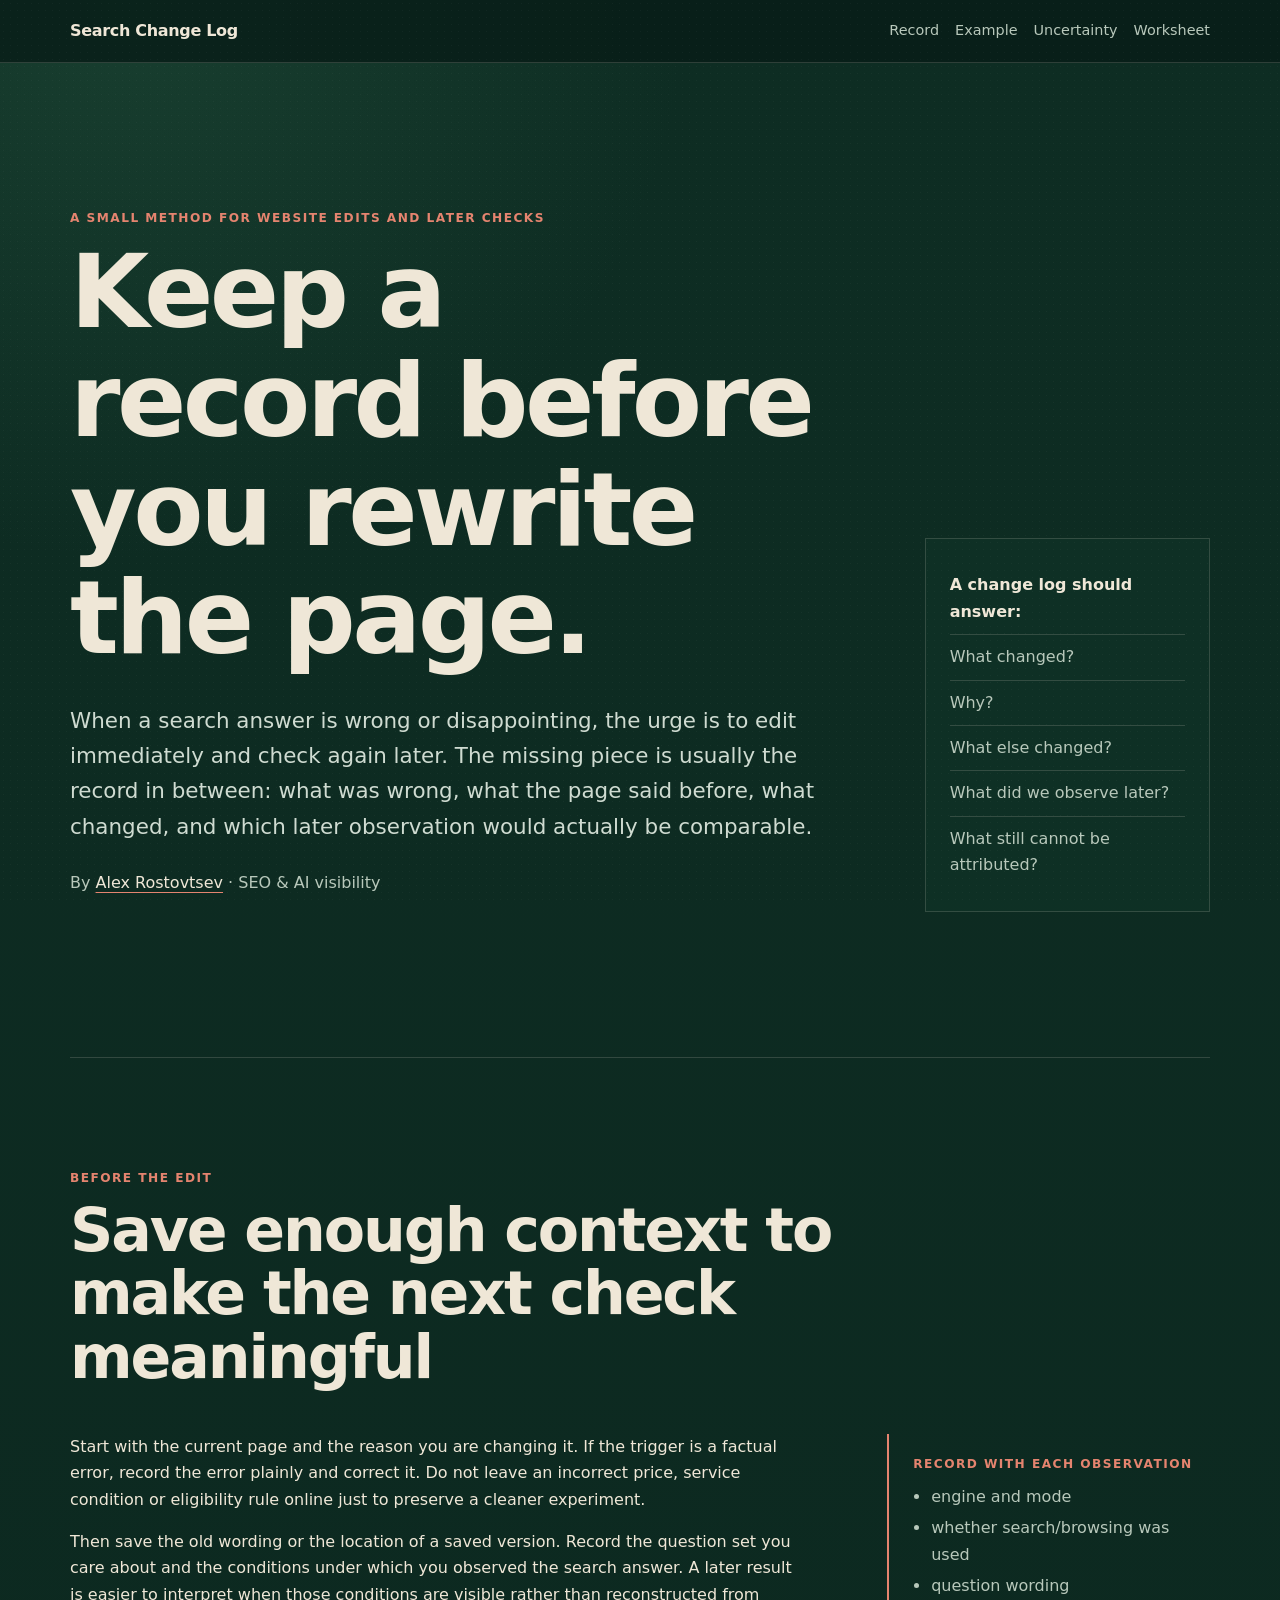
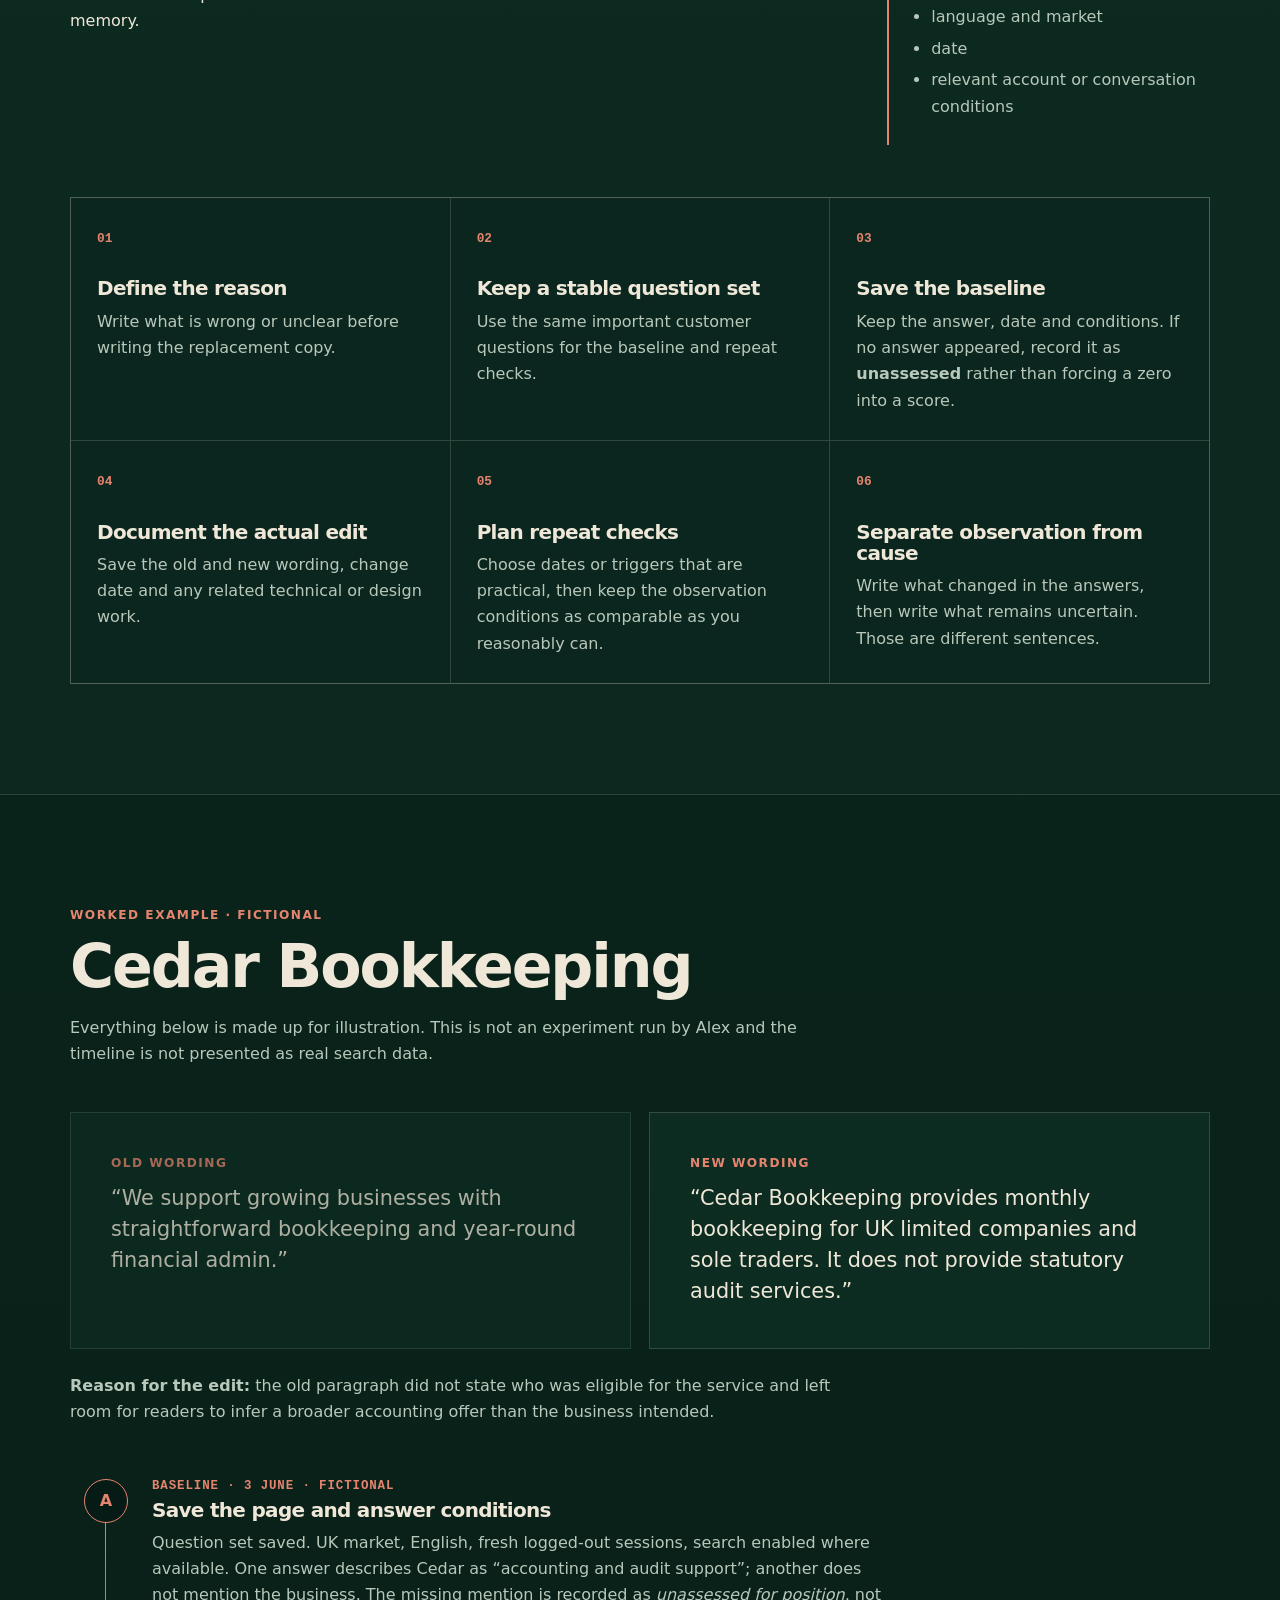
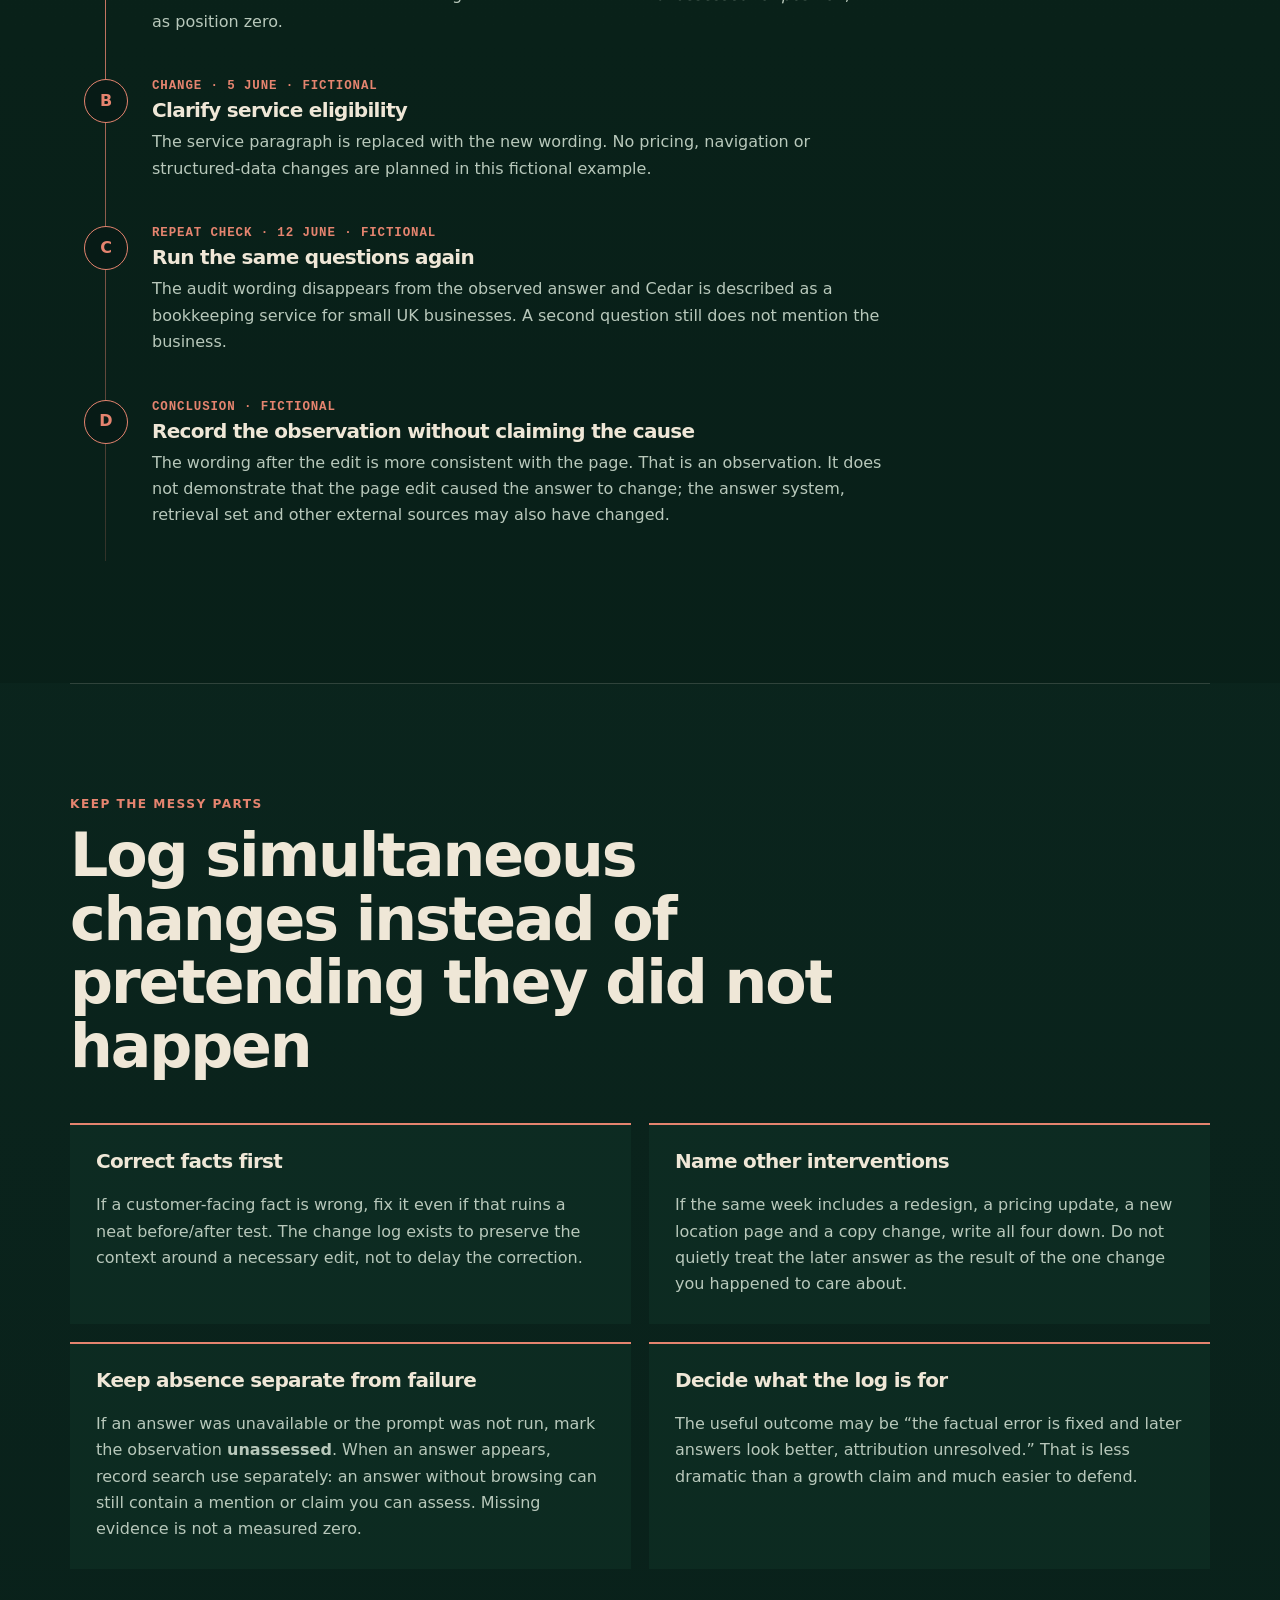
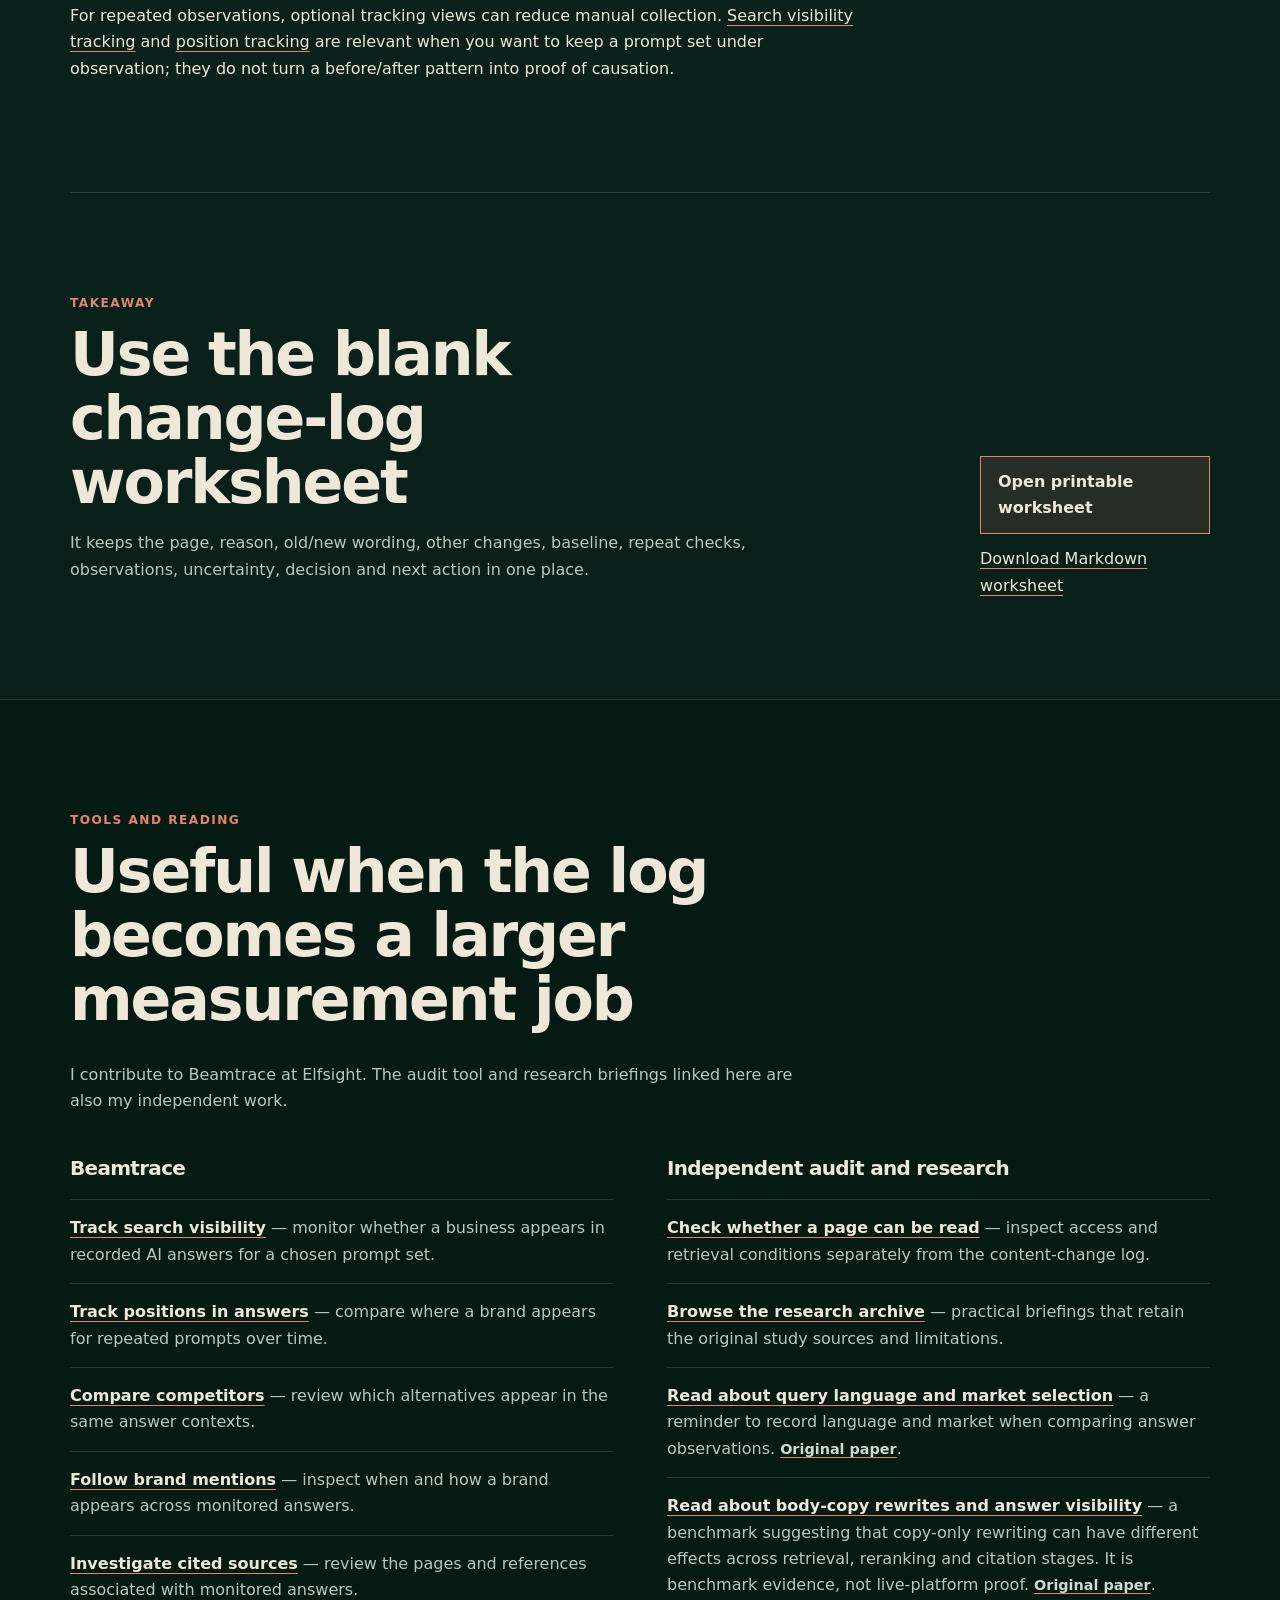
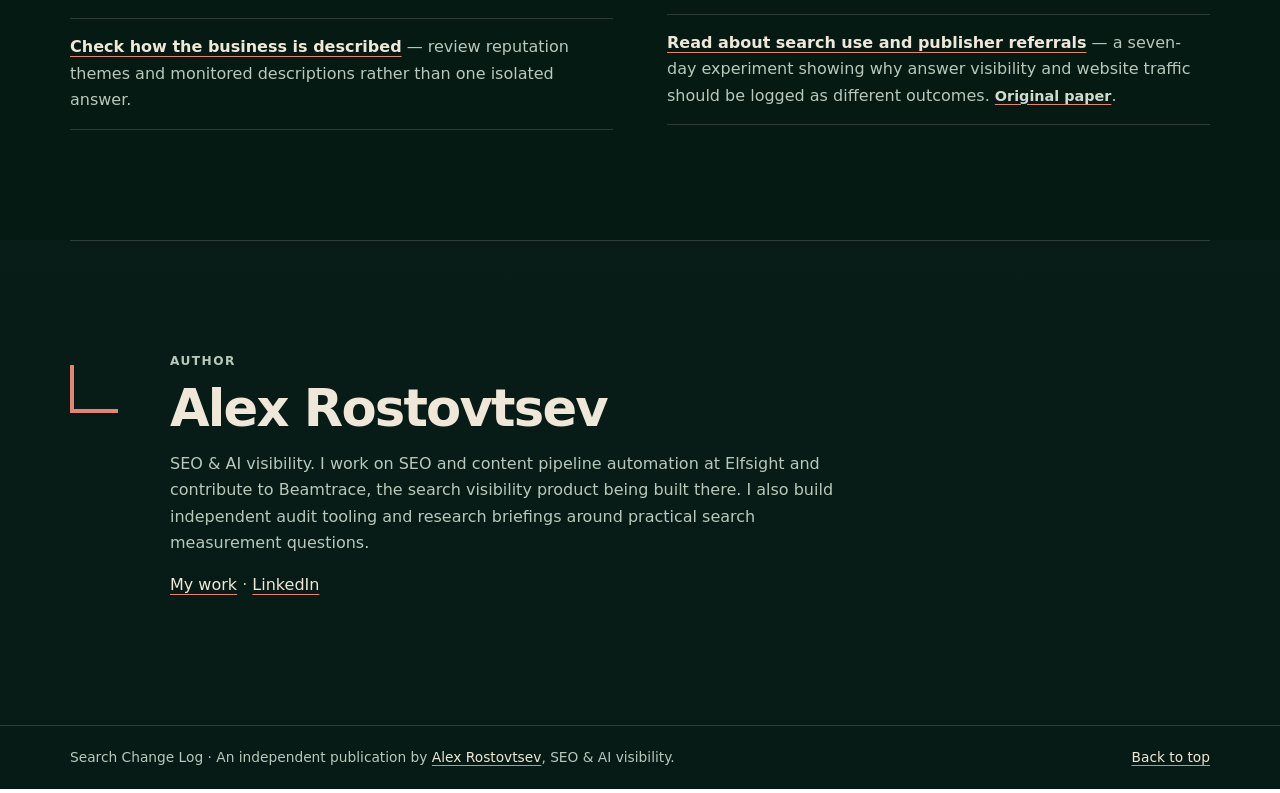
==== public/index.html @ e74e8c73 "Publish reviewed Search Change Log static site" ====
<!doctype html>
<html lang="en">
<head>
  <meta charset="utf-8">
  <meta name="viewport" content="width=device-width, initial-scale=1">
  <title>Search Change Log — Keep a record before you rewrite the page</title>
  <meta name="description" content="A practical guide to recording a website edit, its baseline search observations, repeat checks, uncertainty and next action without confusing observation with causation.">
  <meta name="author" content="Alex Rostovtsev">
  <link rel="canonical" href="https://bdod-prod.github.io/search-change-log/">
  <meta property="og:type" content="website">
  <meta property="og:title" content="Search Change Log — Keep a record before you rewrite the page">
  <meta property="og:description" content="A practical guide to recording a website edit, its baseline search observations, repeat checks, uncertainty and next action without confusing observation with causation.">
  <meta property="og:url" content="https://bdod-prod.github.io/search-change-log/">
  <link rel="icon" href="assets/favicon.svg" type="image/svg+xml">
  <link rel="stylesheet" href="assets/styles.css">
</head>
<body>
  <a class="skip-link" href="#main">Skip to main content</a>

  <header class="topbar">
    <div class="frame topbar-inner">
      <a class="logo" href="index.html">Search Change Log</a>
      <nav aria-label="Primary">
        <a href="#record">Record</a>
        <a href="#example">Example</a>
        <a href="#uncertainty">Uncertainty</a>
        <a href="worksheet.html">Worksheet</a>
      </nav>
    </div>
  </header>

  <main id="main">
    <section class="hero frame">
      <div class="hero-copy">
        <p class="label">A small method for website edits and later checks</p>
        <h1>Keep a record before you rewrite the page.</h1>
        <p class="lead">When a search answer is wrong or disappointing, the urge is to edit immediately and check again later. The missing piece is usually the record in between: what was wrong, what the page said before, what changed, and which later observation would actually be comparable.</p>
        <p class="byline">By <a href="https://alexros.tv/">Alex Rostovtsev</a> · SEO &amp; AI visibility</p>
      </div>
      <div class="hero-card">
        <p class="card-title">A change log should answer:</p>
        <p>What changed?</p>
        <p>Why?</p>
        <p>What else changed?</p>
        <p>What did we observe later?</p>
        <p>What still cannot be attributed?</p>
      </div>
    </section>

    <section class="section frame" id="record">
      <header class="section-head">
        <p class="label">Before the edit</p>
        <h2>Save enough context to make the next check meaningful</h2>
      </header>
      <div class="copy-grid">
        <div class="copy">
          <p>Start with the current page and the reason you are changing it. If the trigger is a factual error, record the error plainly and correct it. Do not leave an incorrect price, service condition or eligibility rule online just to preserve a cleaner experiment.</p>
          <p>Then save the old wording or the location of a saved version. Record the question set you care about and the conditions under which you observed the search answer. A later result is easier to interpret when those conditions are visible rather than reconstructed from memory.</p>
        </div>
        <aside class="conditions">
          <p class="small-label">Record with each observation</p>
          <ul>
            <li>engine and mode</li>
            <li>whether search/browsing was used</li>
            <li>question wording</li>
            <li>language and market</li>
            <li>date</li>
            <li>relevant account or conversation conditions</li>
          </ul>
        </aside>
      </div>

      <div class="process">
        <article><span>01</span><h3>Define the reason</h3><p>Write what is wrong or unclear before writing the replacement copy.</p></article>
        <article><span>02</span><h3>Keep a stable question set</h3><p>Use the same important customer questions for the baseline and repeat checks.</p></article>
        <article><span>03</span><h3>Save the baseline</h3><p>Keep the answer, date and conditions. If no answer appeared, record it as <strong>unassessed</strong> rather than forcing a zero into a score.</p></article>
        <article><span>04</span><h3>Document the actual edit</h3><p>Save the old and new wording, change date and any related technical or design work.</p></article>
        <article><span>05</span><h3>Plan repeat checks</h3><p>Choose dates or triggers that are practical, then keep the observation conditions as comparable as you reasonably can.</p></article>
        <article><span>06</span><h3>Separate observation from cause</h3><p>Write what changed in the answers, then write what remains uncertain. Those are different sentences.</p></article>
      </div>
    </section>

    <section class="section example" id="example">
      <div class="frame">
        <header class="section-head">
          <p class="label">Worked example · fictional</p>
          <h2>Cedar Bookkeeping</h2>
          <p>Everything below is made up for illustration. This is not an experiment run by Alex and the timeline is not presented as real search data.</p>
        </header>

        <div class="change-record">
          <div class="wording old">
            <p class="small-label">Old wording</p>
            <p>“We support growing businesses with straightforward bookkeeping and year-round financial admin.”</p>
          </div>
          <div class="wording new">
            <p class="small-label">New wording</p>
            <p>“Cedar Bookkeeping provides monthly bookkeeping for UK limited companies and sole traders. It does not provide statutory audit services.”</p>
          </div>
        </div>
        <p class="why-change"><strong>Reason for the edit:</strong> the old paragraph did not state who was eligible for the service and left room for readers to infer a broader accounting offer than the business intended.</p>

        <div class="timeline" aria-label="Fictional change timeline">
          <article>
            <div class="timeline-marker">A</div>
            <div>
              <p class="timeline-date">Baseline · 3 June · fictional</p>
              <h3>Save the page and answer conditions</h3>
              <p>Question set saved. UK market, English, fresh logged-out sessions, search enabled where available. One answer describes Cedar as “accounting and audit support”; another does not mention the business. The missing mention is recorded as <em>unassessed for position</em>, not as position zero.</p>
            </div>
          </article>
          <article>
            <div class="timeline-marker">B</div>
            <div>
              <p class="timeline-date">Change · 5 June · fictional</p>
              <h3>Clarify service eligibility</h3>
              <p>The service paragraph is replaced with the new wording. No pricing, navigation or structured-data changes are planned in this fictional example.</p>
            </div>
          </article>
          <article>
            <div class="timeline-marker">C</div>
            <div>
              <p class="timeline-date">Repeat check · 12 June · fictional</p>
              <h3>Run the same questions again</h3>
              <p>The audit wording disappears from the observed answer and Cedar is described as a bookkeeping service for small UK businesses. A second question still does not mention the business.</p>
            </div>
          </article>
          <article>
            <div class="timeline-marker">D</div>
            <div>
              <p class="timeline-date">Conclusion · fictional</p>
              <h3>Record the observation without claiming the cause</h3>
              <p>The wording after the edit is more consistent with the page. That is an observation. It does not demonstrate that the page edit caused the answer to change; the answer system, retrieval set and other external sources may also have changed.</p>
            </div>
          </article>
        </div>
      </div>
    </section>

    <section class="section frame" id="uncertainty">
      <header class="section-head">
        <p class="label">Keep the messy parts</p>
        <h2>Log simultaneous changes instead of pretending they did not happen</h2>
      </header>
      <div class="uncertainty-grid">
        <article>
          <h3>Correct facts first</h3>
          <p>If a customer-facing fact is wrong, fix it even if that ruins a neat before/after test. The change log exists to preserve the context around a necessary edit, not to delay the correction.</p>
        </article>
        <article>
          <h3>Name other interventions</h3>
          <p>If the same week includes a redesign, a pricing update, a new location page and a copy change, write all four down. Do not quietly treat the later answer as the result of the one change you happened to care about.</p>
        </article>
        <article>
          <h3>Keep absence separate from failure</h3>
          <p>If an answer was unavailable or the prompt was not run, mark the observation <strong>unassessed</strong>. When an answer appears, record search use separately: an answer without browsing can still contain a mention or claim you can assess. Missing evidence is not a measured zero.</p>
        </article>
        <article>
          <h3>Decide what the log is for</h3>
          <p>The useful outcome may be “the factual error is fixed and later answers look better, attribution unresolved.” That is less dramatic than a growth claim and much easier to defend.</p>
        </article>
      </div>
      <p class="tracking-note">For repeated observations, optional tracking views can reduce manual collection. <a href="https://beamtrace.com/search-visibility-tracker">Search visibility tracking</a> and <a href="https://beamtrace.com/search-rank-tracker">position tracking</a> are relevant when you want to keep a prompt set under observation; they do not turn a before/after pattern into proof of causation.</p>
    </section>

    <section class="takeaway frame">
      <div>
        <p class="label">Takeaway</p>
        <h2>Use the blank change-log worksheet</h2>
        <p>It keeps the page, reason, old/new wording, other changes, baseline, repeat checks, observations, uncertainty, decision and next action in one place.</p>
      </div>
      <div class="actions">
        <a class="button" href="worksheet.html">Open printable worksheet</a>
        <a href="resources/worksheet.md" download>Download Markdown worksheet</a>
      </div>
    </section>

    <section class="section resources" id="resources">
      <div class="frame">
        <header class="section-head">
          <p class="label">Tools and reading</p>
          <h2>Useful when the log becomes a larger measurement job</h2>
        </header>
        <p class="affiliation">I contribute to Beamtrace at Elfsight. The audit tool and research briefings linked here are also my independent work.</p>
        <div class="resource-grid">
          <div>
            <h3>Beamtrace</h3>
            <ul>
              <li><a href="https://beamtrace.com/search-visibility-tracker">Track search visibility</a><span> — monitor whether a business appears in recorded AI answers for a chosen prompt set.</span></li>
              <li><a href="https://beamtrace.com/search-rank-tracker">Track positions in answers</a><span> — compare where a brand appears for repeated prompts over time.</span></li>
              <li><a href="https://beamtrace.com/competitor-analysis">Compare competitors</a><span> — review which alternatives appear in the same answer contexts.</span></li>
              <li><a href="https://beamtrace.com/brand-mention-tracker">Follow brand mentions</a><span> — inspect when and how a brand appears across monitored answers.</span></li>
              <li><a href="https://beamtrace.com/citation-analysis">Investigate cited sources</a><span> — review the pages and references associated with monitored answers.</span></li>
              <li><a href="https://beamtrace.com/ai-reputation-management">Check how the business is described</a><span> — review reputation themes and monitored descriptions rather than one isolated answer.</span></li>
            </ul>
          </div>
          <div>
            <h3>Independent audit and research</h3>
            <ul>
              <li><a href="https://blursor.ai/ai-readiness-audit">Check whether a page can be read</a><span> — inspect access and retrieval conditions separately from the content-change log.</span></li>
              <li><a href="https://blursor.ai/research/">Browse the research archive</a><span> — practical briefings that retain the original study sources and limitations.</span></li>
              <li><a href="https://blursor.ai/research/query-language-selects-market-exit-ip">Read about query language and market selection</a><span> — a reminder to record language and market when comparing answer observations. <a class="paper" href="https://arxiv.org/abs/2608.30052">Original paper</a>.</span></li>
              <li><a href="https://blursor.ai/research/body-copy-rewrites-can-cut-ai-answer-visibility">Read about body-copy rewrites and answer visibility</a><span> — a benchmark suggesting that copy-only rewriting can have different effects across retrieval, reranking and citation stages. It is benchmark evidence, not live-platform proof. <a class="paper" href="https://arxiv.org/abs/2602.12187">Original paper</a>.</span></li>
              <li><a href="https://blursor.ai/research/ai-search-mode-reduces-publisher-referrals">Read about search use and publisher referrals</a><span> — a seven-day experiment showing why answer visibility and website traffic should be logged as different outcomes. <a class="paper" href="https://arxiv.org/abs/2608.18352">Original paper</a>.</span></li>
            </ul>
          </div>
        </div>
      </div>
    </section>

    <section class="section author frame">
      <div class="author-accent" aria-hidden="true"></div>
      <div>
        <p class="label">Author</p>
        <h2>Alex Rostovtsev</h2>
        <p>SEO &amp; AI visibility. I work on SEO and content pipeline automation at Elfsight and contribute to Beamtrace, the search visibility product being built there. I also build independent audit tooling and research briefings around practical search measurement questions.</p>
        <p><a href="https://alexros.tv/work">My work</a> · <a href="https://www.linkedin.com/in/alexrostv/">LinkedIn</a></p>
      </div>
    </section>
  </main>

  <footer class="footer">
    <div class="frame footer-inner">
      <p>Search Change Log · An independent publication by <a href="https://alexros.tv/">Alex Rostovtsev</a>, SEO &amp; AI visibility.</p>
      <a href="#main">Back to top</a>
    </div>
  </footer>
</body>
</html>
---- public/assets/styles.css ----
:root {
  --bg: #0b261e;
  --bg-deep: #071b16;
  --panel: #103227;
  --ivory: #efe7d7;
  --muted: #b8c8bb;
  --line: rgba(239, 231, 215, .16);
  --coral: #e5846f;
  --coral-soft: rgba(229, 132, 111, .13);
  --green-light: #86aa91;
  --frame: 1140px;
}
* { box-sizing: border-box; }
html { scroll-behavior: smooth; }
body {
  margin: 0;
  color: var(--ivory);
  background:
    radial-gradient(circle at 10% 0%, rgba(57, 119, 87, .24), transparent 35rem),
    linear-gradient(180deg, #0e2d23 0%, var(--bg) 45%, #071b16 100%);
  font-family: ui-sans-serif, system-ui, -apple-system, BlinkMacSystemFont, "Segoe UI", sans-serif;
  line-height: 1.65;
  overflow-wrap: anywhere;
}
body::before { content:""; position:fixed; inset:0; pointer-events:none; opacity:.035; background-image:radial-gradient(#fff 0.7px, transparent 0.7px); background-size:7px 7px; }
a { color: var(--ivory); text-decoration-color: var(--coral); text-underline-offset: .22em; }
a:hover { color: #fff; }
a:focus-visible { outline: 3px solid var(--coral); outline-offset: 4px; border-radius: 3px; }
.frame { width: min(calc(100% - 40px), var(--frame)); margin-inline: auto; }
.skip-link { position:absolute; top:-80px; left:12px; z-index:100; padding:10px 14px; background:var(--ivory); color:#072019; font-weight:800; }
.skip-link:focus { top:12px; }

.topbar { border-bottom:1px solid var(--line); background:rgba(7,27,22,.78); }
.topbar-inner { display:flex; justify-content:space-between; align-items:center; gap:24px; padding-block:18px; }
.logo { font-weight:800; text-decoration:none; letter-spacing:-.02em; }
.topbar nav { display:flex; flex-wrap:wrap; gap:16px; font-size:.9rem; }
.topbar nav a { color:var(--muted); text-decoration:none; }
.topbar nav a:hover { color:var(--ivory); }

.hero { display:grid; grid-template-columns:minmax(0,1.45fr) minmax(250px,.55fr); gap:clamp(42px,8vw,112px); align-items:end; padding-block:clamp(78px,12vw,145px); }
.label, .small-label { margin:0 0 10px; color:var(--coral); font-size:.76rem; font-weight:800; letter-spacing:.12em; text-transform:uppercase; }
h1,h2,h3 { line-height:1.06; letter-spacing:-.035em; }
h1 { max-width:12ch; margin:0; font-size:clamp(3.1rem,8vw,6.8rem); }
h2 { margin:0; font-size:clamp(2.1rem,4.7vw,3.9rem); }
h3 { font-size:1.25rem; }
.lead { max-width:64ch; margin-top:30px; color:#cfdbd1; font-size:clamp(1.08rem,2vw,1.34rem); }
.byline { margin-top:26px; color:var(--muted); }
.hero-card { padding:24px; border:1px solid var(--line); background:rgba(16,50,39,.66); }
.hero-card p { margin:0; padding:9px 0; border-bottom:1px solid var(--line); color:var(--muted); }
.hero-card p:last-child { border-bottom:0; }
.hero-card .card-title { color:var(--ivory); font-weight:800; }

.section { padding-block:clamp(66px,9vw,110px); border-top:1px solid var(--line); }
.section-head { max-width:790px; margin-bottom:44px; }
.section-head > p:last-child { color:var(--muted); }
.copy-grid { display:grid; grid-template-columns:minmax(0,1.4fr) minmax(250px,.6fr); gap:64px; align-items:start; }
.copy { max-width:72ch; }
.copy p:first-child { margin-top:0; }
.conditions { padding:20px 0 20px 24px; border-left:2px solid var(--coral); }
.conditions ul { margin:10px 0 0; padding-left:18px; color:var(--muted); }
.conditions li { margin:5px 0; }
.process { display:grid; grid-template-columns:repeat(3,minmax(0,1fr)); gap:1px; margin-top:52px; background:var(--line); border:1px solid var(--line); }
.process article { min-height:220px; padding:26px; background:var(--bg); }
.process span { color:var(--coral); font:700 .8rem ui-monospace,SFMono-Regular,Menlo,monospace; }
.process h3 { margin:28px 0 9px; }
.process p { margin:0; color:var(--muted); }

.example { background:rgba(5,20,15,.26); }
.change-record { display:grid; grid-template-columns:1fr 1fr; gap:18px; }
.wording { padding:clamp(24px,4vw,40px); border:1px solid var(--line); background:rgba(16,50,39,.64); }
.wording.old { opacity:.72; }
.wording p:last-child { margin:0; font-size:clamp(1.05rem,2vw,1.3rem); line-height:1.5; }
.why-change { max-width:76ch; margin:24px 0 54px; color:var(--muted); }
.timeline { position:relative; max-width:900px; margin-left:14px; }
.timeline::before { content:""; position:absolute; left:21px; top:12px; bottom:12px; width:1px; background:linear-gradient(var(--coral),rgba(229,132,111,.18)); }
.timeline article { position:relative; display:grid; grid-template-columns:44px minmax(0,1fr); gap:24px; padding:0 0 44px; }
.timeline-marker { position:relative; z-index:1; width:44px; height:44px; display:grid; place-items:center; border:1px solid var(--coral); border-radius:50%; background:var(--bg-deep); color:var(--coral); font-weight:800; }
.timeline-date { margin:0 0 7px; color:var(--coral); font:700 .78rem ui-monospace,SFMono-Regular,Menlo,monospace; text-transform:uppercase; letter-spacing:.07em; }
.timeline h3 { margin:0 0 8px; }
.timeline p:last-child { max-width:72ch; margin:0; color:var(--muted); }

.uncertainty-grid { display:grid; grid-template-columns:1fr 1fr; gap:18px; }
.uncertainty-grid article { padding:26px; border-top:2px solid var(--coral); background:rgba(16,50,39,.54); }
.uncertainty-grid h3 { margin-top:0; }
.uncertainty-grid p { margin-bottom:0; color:var(--muted); }
.tracking-note { max-width:78ch; margin:34px 0 0; }

.takeaway { display:grid; grid-template-columns:minmax(0,1fr) 230px; gap:42px; align-items:end; padding-block:clamp(60px,9vw,100px); border-top:1px solid var(--line); }
.takeaway > div:first-child { max-width:700px; }
.takeaway p:not(.label) { color:var(--muted); }
.actions { display:grid; gap:12px; justify-items:start; }
.button { display:inline-block; padding:12px 17px; border:1px solid var(--coral); background:var(--coral-soft); text-decoration:none; font-weight:800; }

.resources { background:#061a14; }
.affiliation { max-width:72ch; margin:-14px 0 44px; color:var(--muted); }
.resource-grid { display:grid; grid-template-columns:1fr 1fr; gap:54px; }
.resource-grid h3 { margin-top:0; }
.resource-grid ul { list-style:none; padding:0; margin:0; border-top:1px solid var(--line); }
.resource-grid li { padding:15px 0; border-bottom:1px solid var(--line); color:var(--muted); }
.resource-grid a { font-weight:750; }
.resource-grid .paper { white-space:nowrap; color:#cedbce; font-size:.9em; }
.author { display:grid; grid-template-columns:70px minmax(0,700px); gap:30px; }
.author-accent { width:48px; height:48px; margin-top:14px; border-left:4px solid var(--coral); border-bottom:4px solid var(--coral); }
.author p { color:var(--muted); }
.author h2 { font-size:clamp(2.1rem,4vw,3.4rem); }
.footer { border-top:1px solid var(--line); color:var(--muted); font-size:.86rem; }
.footer-inner { display:flex; justify-content:space-between; gap:24px; padding-block:20px; }
.footer p { margin:0; max-width:760px; }

/* Worksheet */
.worksheet { max-width:900px; padding-block:70px; }
.worksheet h1 { max-width:15ch; font-size:clamp(2.8rem,7vw,5.2rem); }
.worksheet-intro { max-width:68ch; color:var(--muted); }
.fields { margin-top:46px; padding:28px; border:1px solid var(--line); background:rgba(16,50,39,.58); }
.field { margin-top:20px; }
.field:first-child { margin-top:0; }
.field > span { display:block; margin-bottom:8px; color:var(--coral); font-size:.72rem; font-weight:800; letter-spacing:.09em; text-transform:uppercase; }
.blank { min-height:70px; border-bottom:1px solid var(--line); background:repeating-linear-gradient(to bottom,transparent 0 30px,rgba(239,231,215,.08) 31px); }
.blank.short { min-height:38px; }
.blank.medium { min-height:64px; }
.blank.tall { min-height:96px; }
.blank.extra { min-height:150px; }
.field-pair { display:grid; grid-template-columns:1fr 1fr; gap:22px; }
.print-credit { margin-top:54px; padding-top:16px; border-top:1px solid var(--line); color:var(--muted); font-size:.8rem; }
.missing { min-height:100vh; display:grid; align-content:center; justify-items:start; padding-block:80px; }
.missing h1 { max-width:13ch; font-size:clamp(2.8rem,7vw,5.7rem); }
.missing p:not(.label) { color:var(--muted); }

@media (max-width:800px) {
  .frame { width:min(calc(100% - 28px),var(--frame)); }
  .topbar-inner,.footer-inner { align-items:flex-start; flex-direction:column; }
  .hero,.copy-grid,.change-record,.resource-grid,.takeaway,.author { grid-template-columns:1fr; }
  .process { grid-template-columns:1fr 1fr; }
  .uncertainty-grid { grid-template-columns:1fr; }
}
@media (max-width:520px) {
  .process { grid-template-columns:1fr; }
  .field-pair { grid-template-columns:1fr; }
  .timeline { margin-left:0; }
  .timeline article { grid-template-columns:38px minmax(0,1fr); gap:16px; }
  .timeline-marker { width:38px; height:38px; }
  .timeline::before { left:18px; }
}
@media (max-width:390px) {
  body { font-size:.96rem; }
  h1 { font-size:clamp(2.8rem,15vw,4.2rem); }
  .topbar nav { font-size:.84rem; gap:10px 13px; }
  .process article,.wording,.uncertainty-grid article,.fields { padding:20px; }
}
@media (prefers-reduced-motion:reduce) { html { scroll-behavior:auto; } }
@media print {
  body,body::before { background:#fff !important; color:#111; }
  body::before,.no-print,.skip-link { display:none !important; }
  .worksheet { width:100%; max-width:none; padding:0; }
  .worksheet h1 { max-width:none; font-size:28pt; }
  .worksheet-intro { color:#333; }
  .fields { padding:14px; background:#fff; border-color:#999; }
  .field > span { color:#8a3f31; }
  .field,.field-pair { break-inside:avoid; page-break-inside:avoid; }
  .label, .small-label { color:#444; }
  .blank { border-color:#999; background:none; }
  .field-pair { grid-template-columns:1fr 1fr; }
  .print-credit { color:#444; border-color:#aaa; }
  a { color:#111; text-decoration:none; }
}
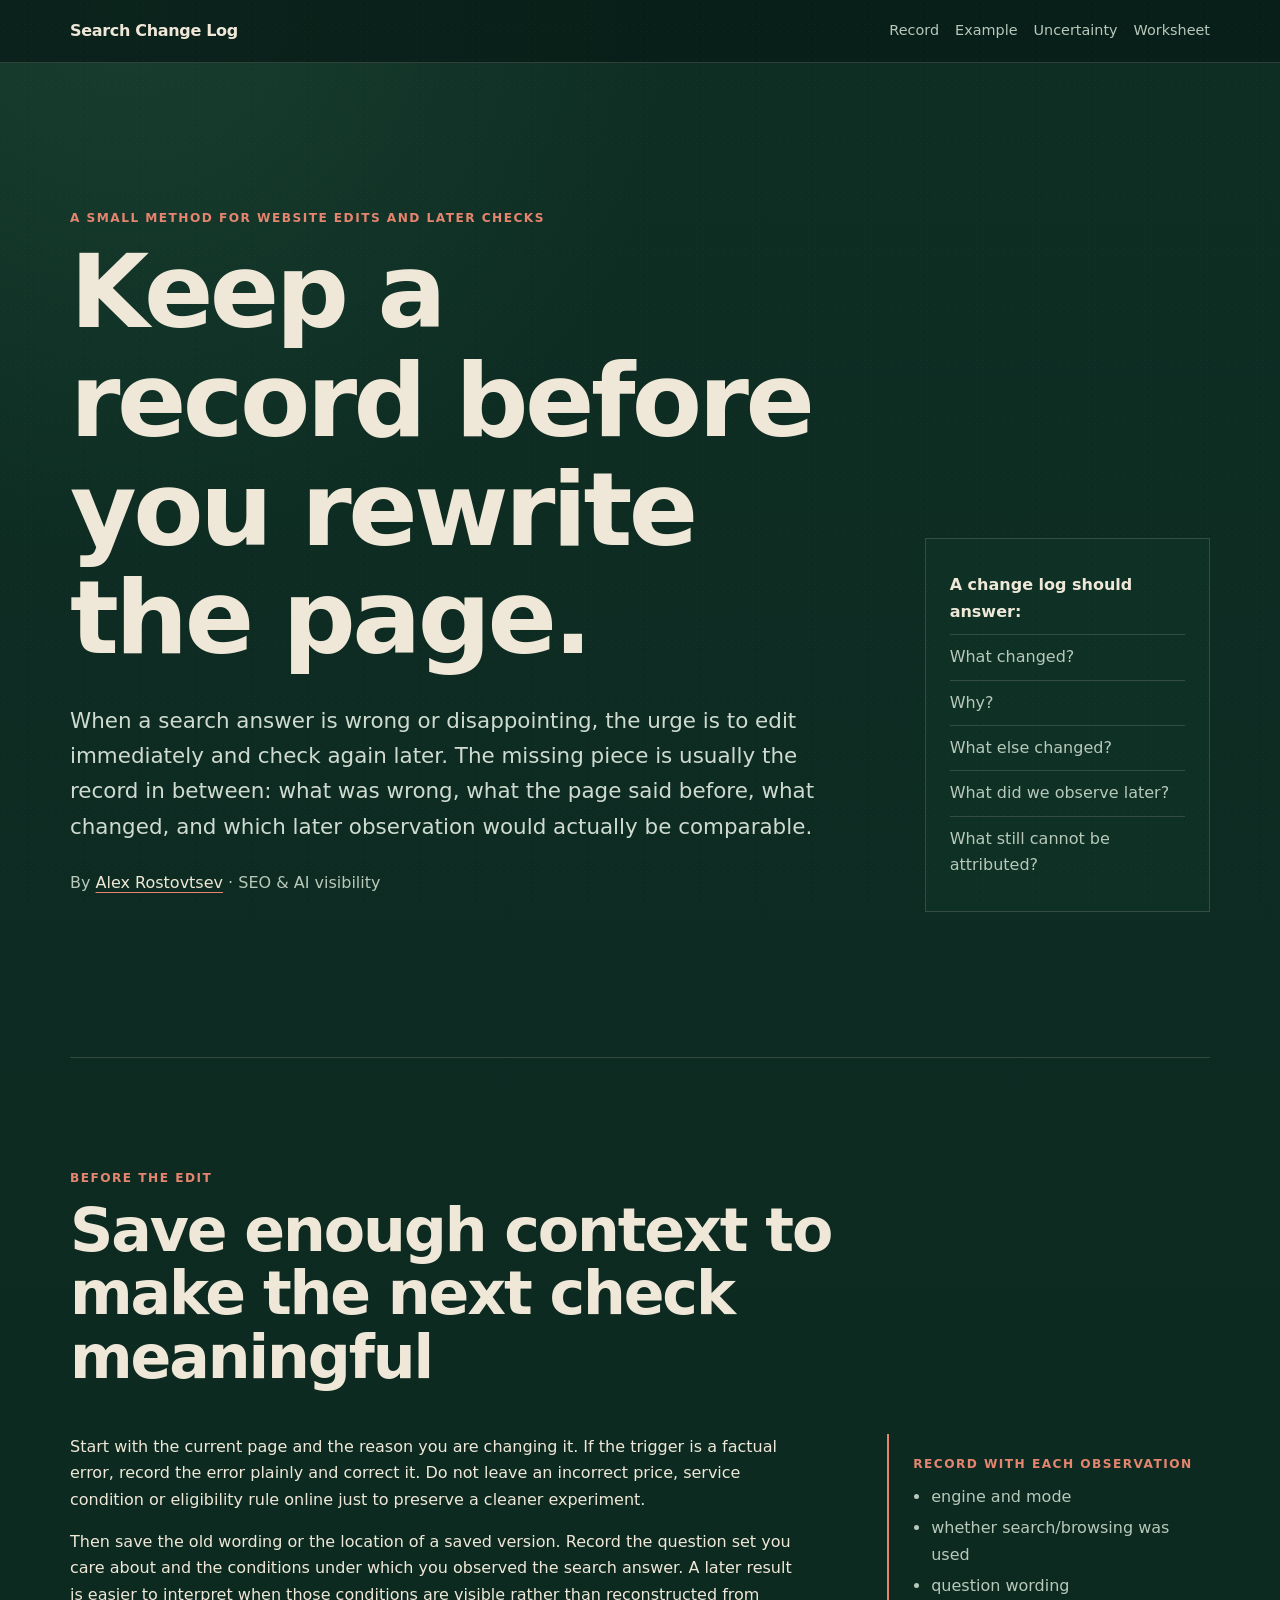
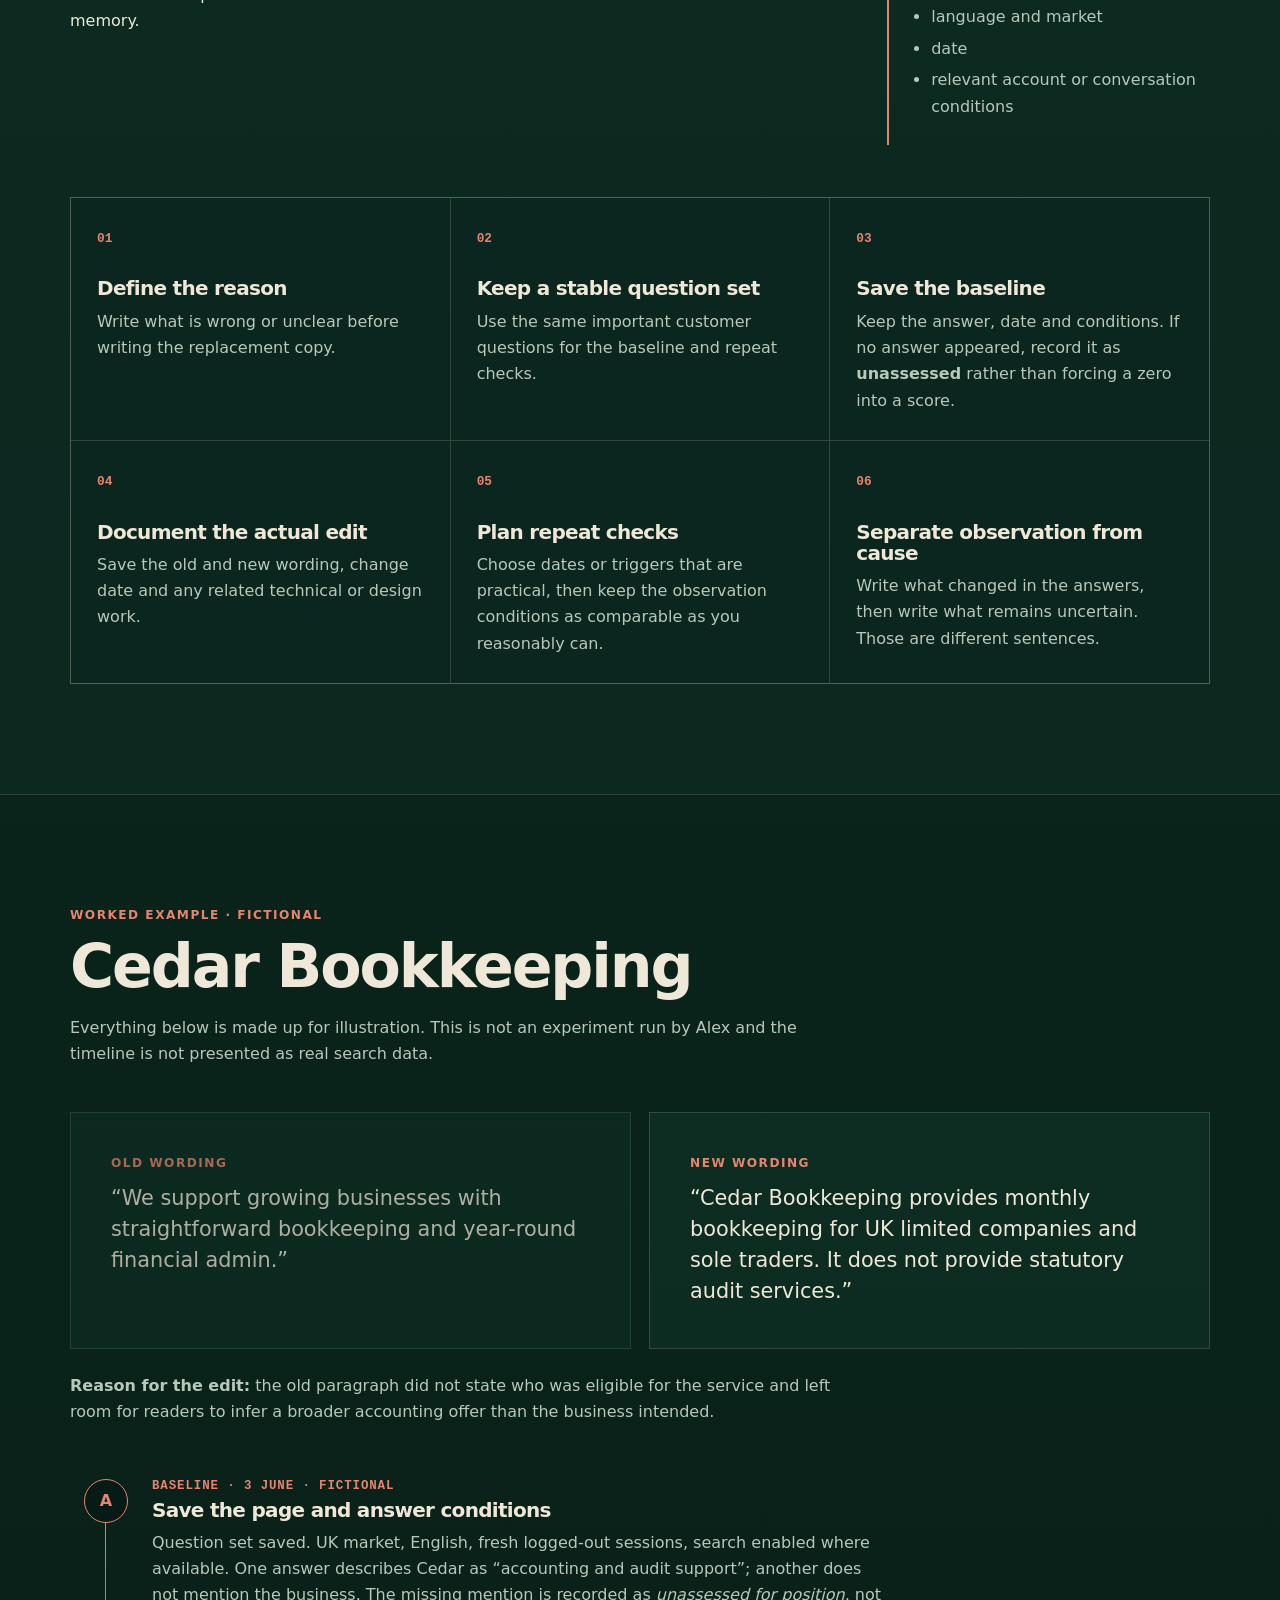
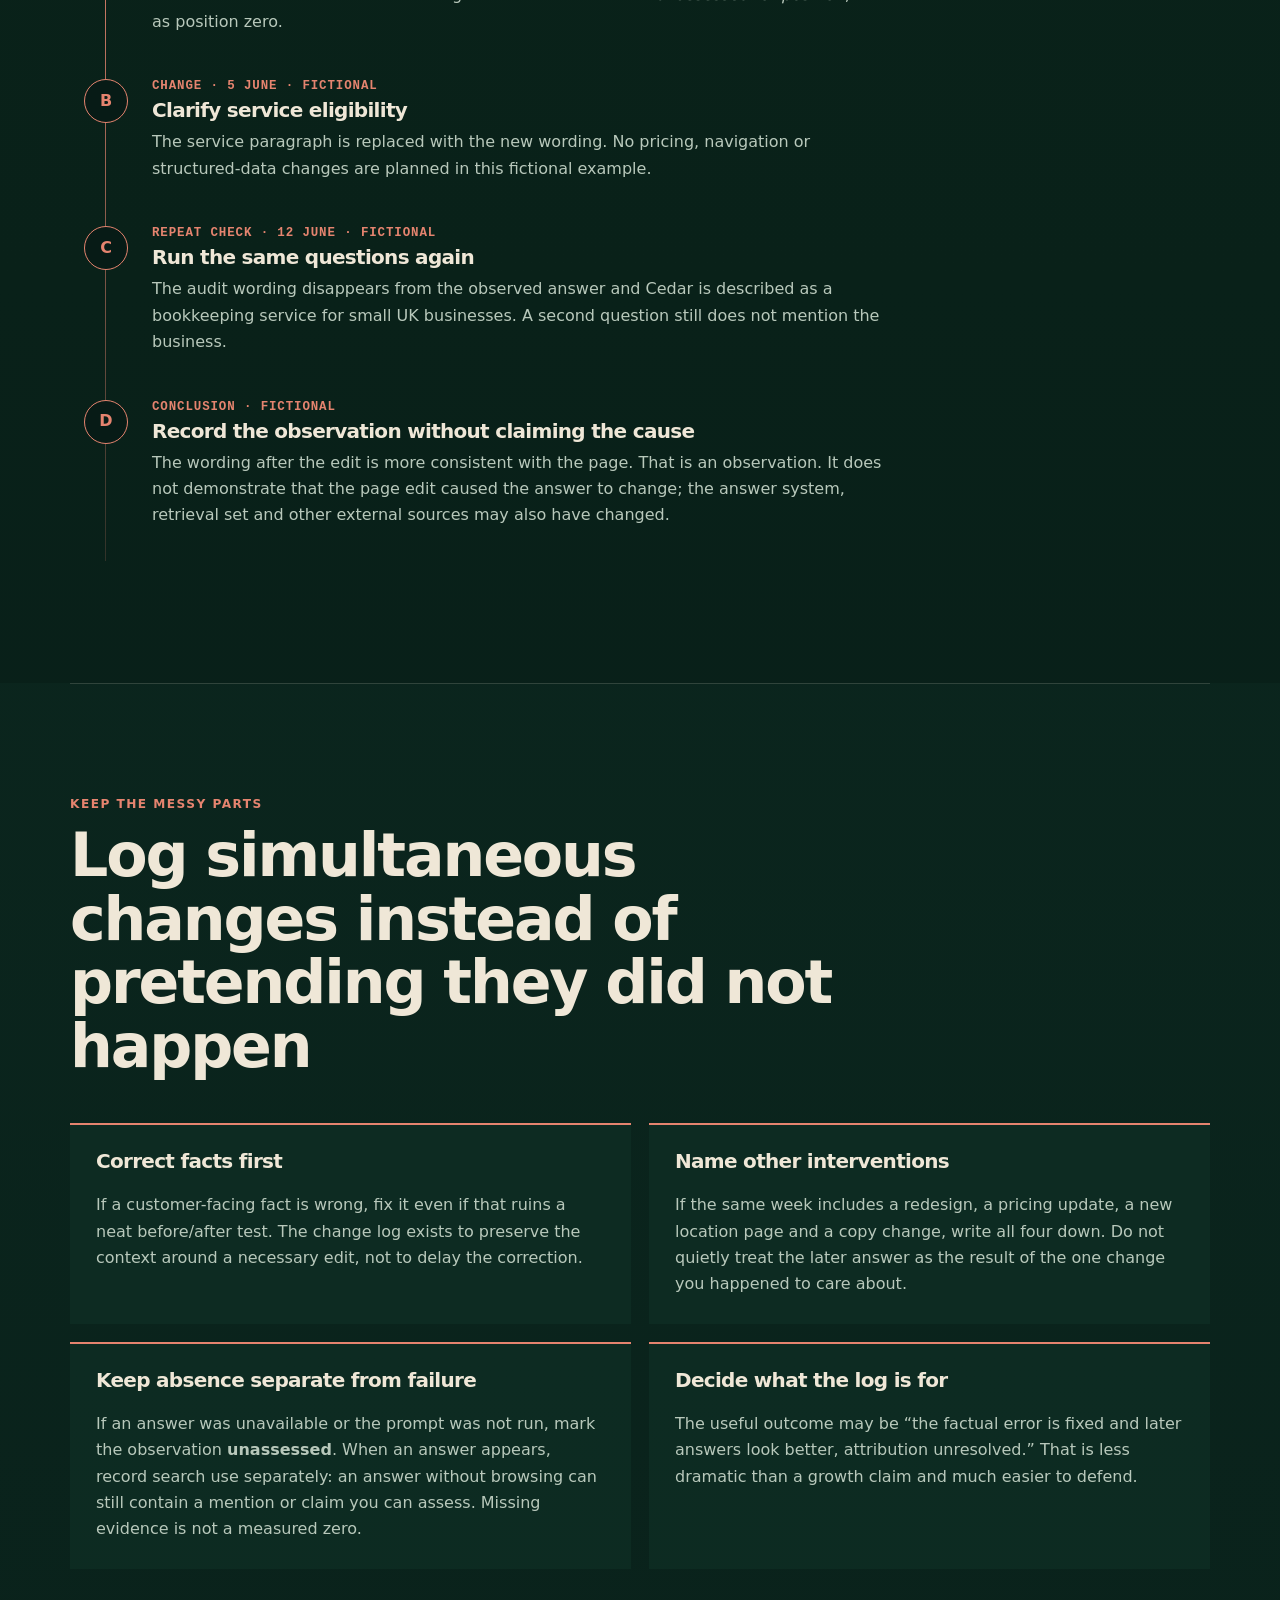
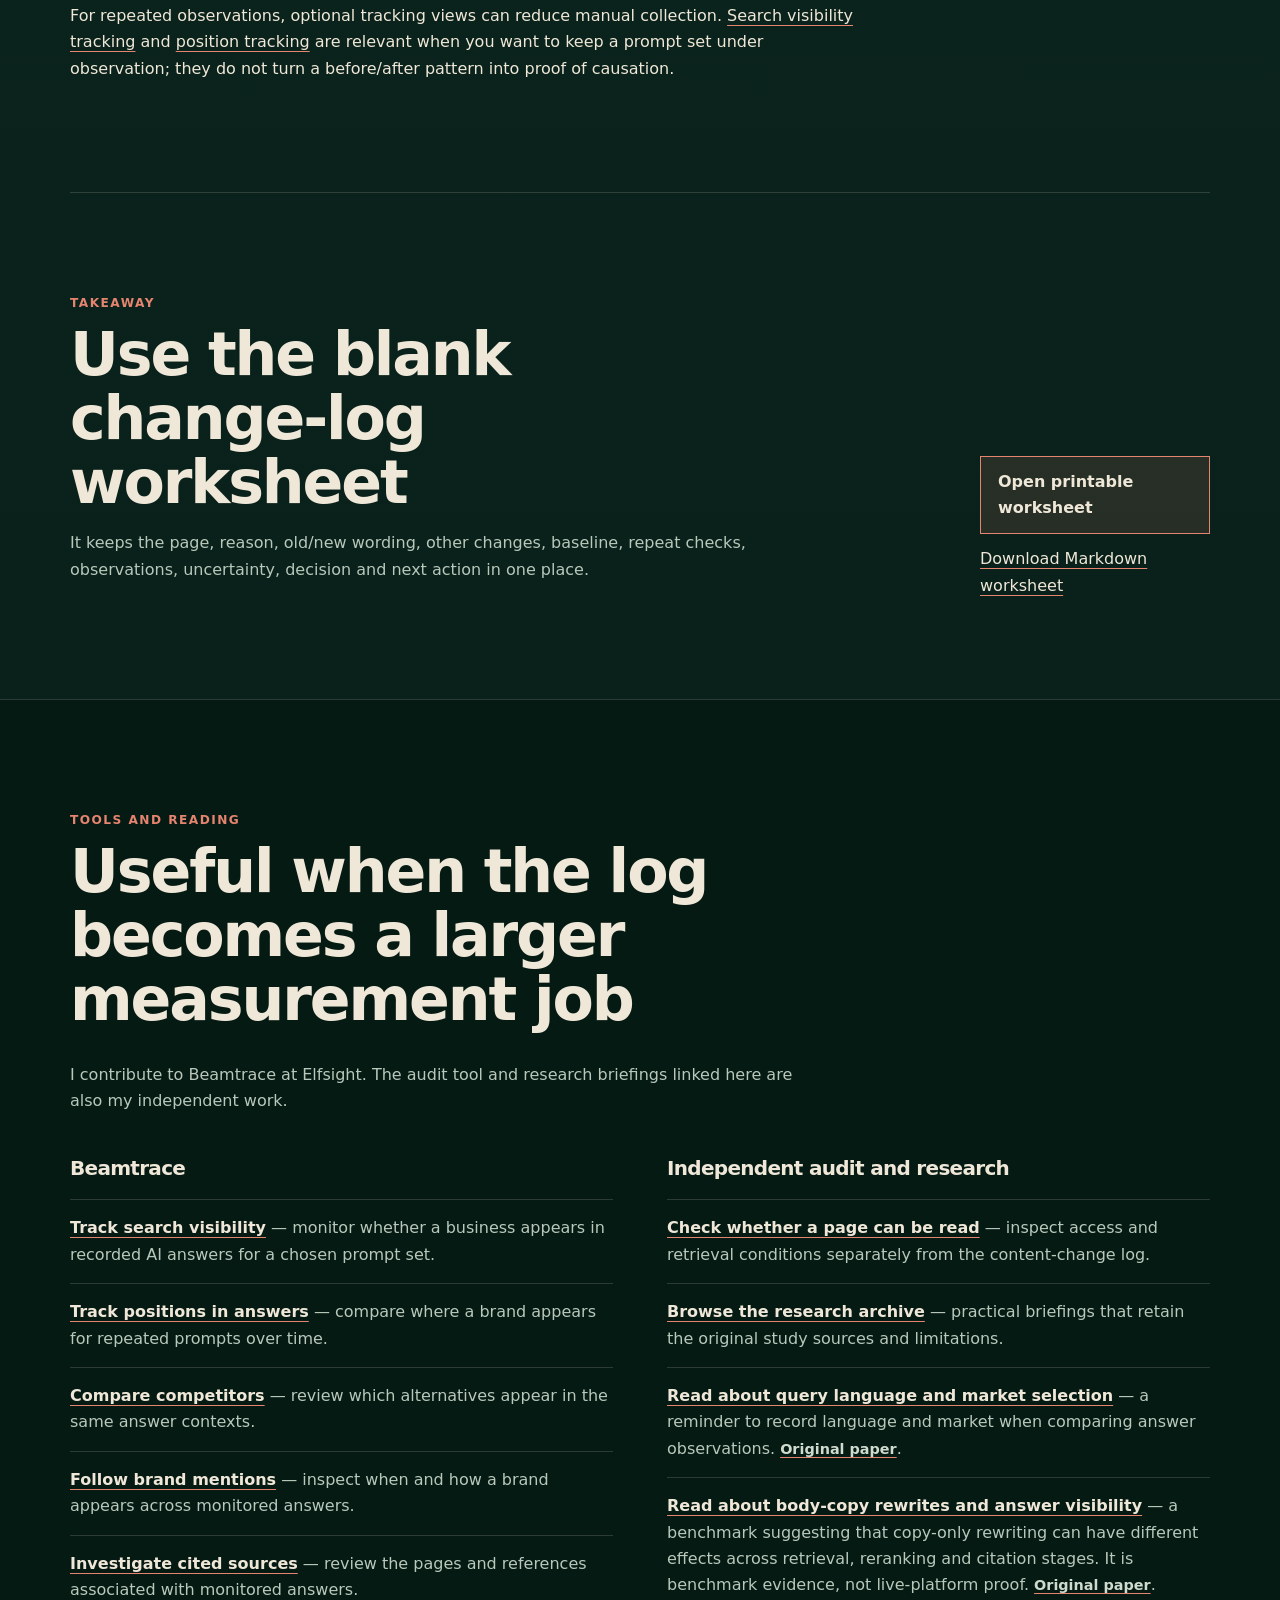
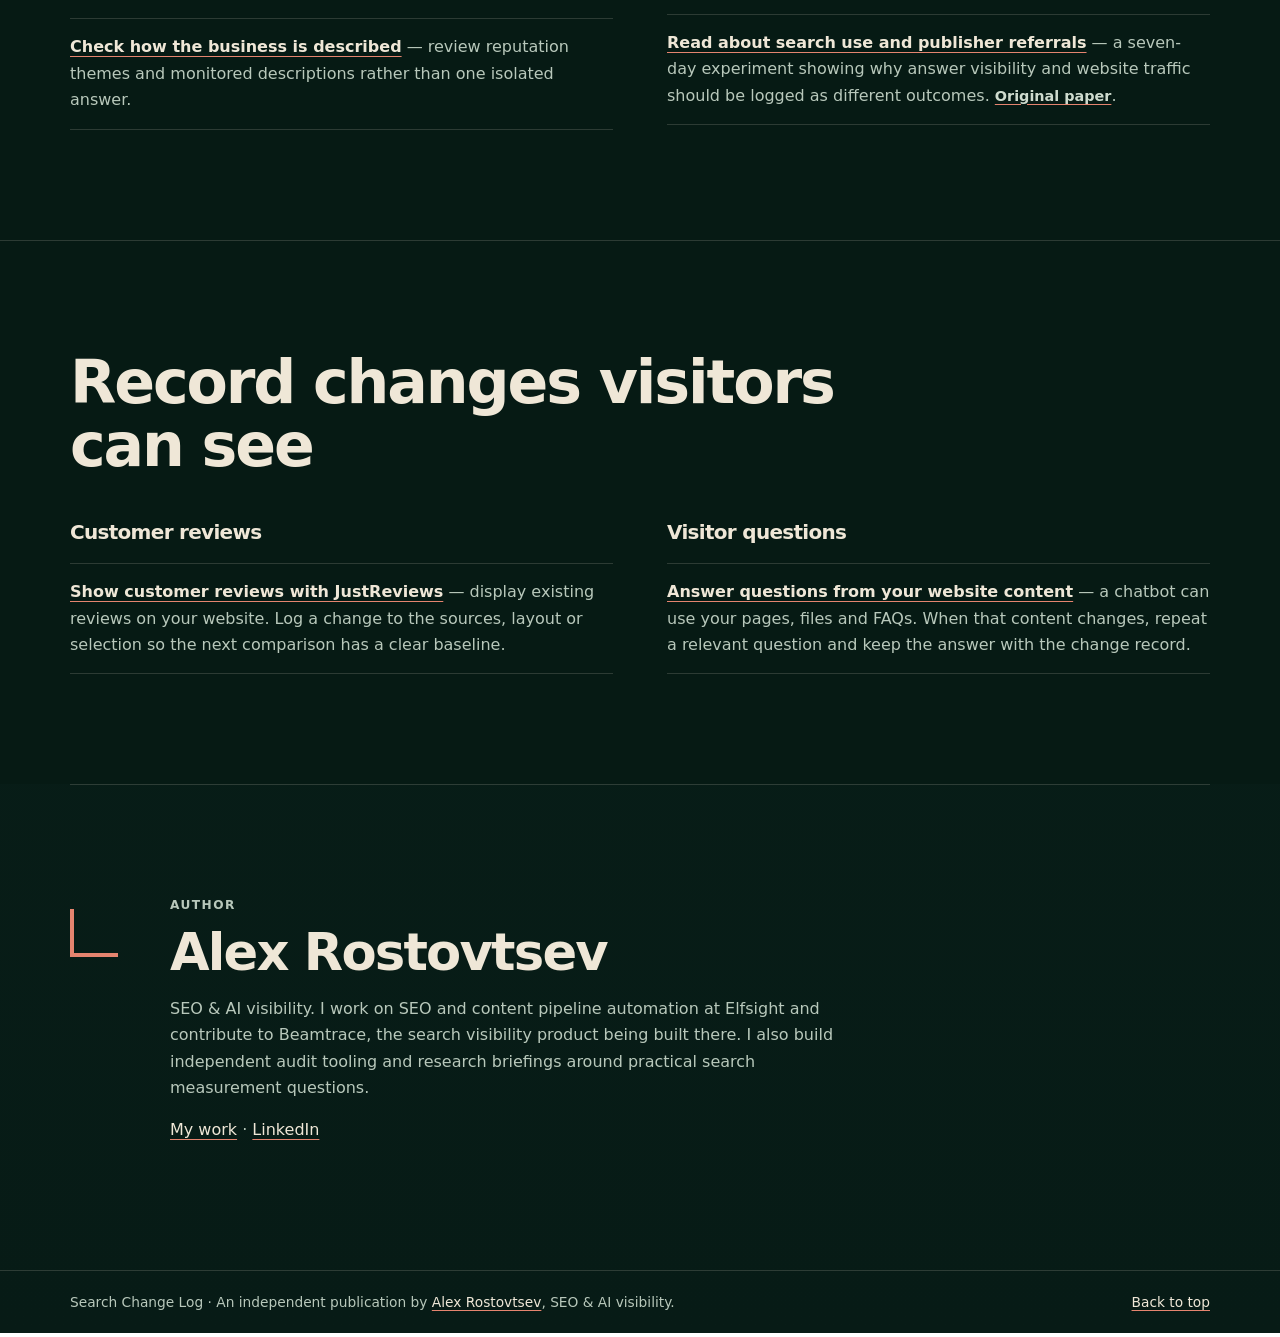
==== commit 0c3de9b4: "Add reviews and chatbot resources" ====
--- a/public/index.html
+++ b/public/index.html
@@ -208,6 +208,16 @@
       </div>
     </section>
 
+    <section class="section resources" id="website-tools">
+      <div class="frame">
+        <header class="section-head"><h2>Record changes visitors can see</h2></header>
+        <div class="resource-grid">
+          <div><h3>Customer reviews</h3><ul><li><a href="https://justreviews.io/">Show customer reviews with JustReviews</a><span> — display existing reviews on your website. Log a change to the sources, layout or selection so the next comparison has a clear baseline.</span></li></ul></div>
+          <div><h3>Visitor questions</h3><ul><li><a href="https://elfchatbot.com/">Answer questions from your website content</a><span> — a chatbot can use your pages, files and FAQs. When that content changes, repeat a relevant question and keep the answer with the change record.</span></li></ul></div>
+        </div>
+      </div>
+    </section>
+
     <section class="section author frame">
       <div class="author-accent" aria-hidden="true"></div>
       <div>
